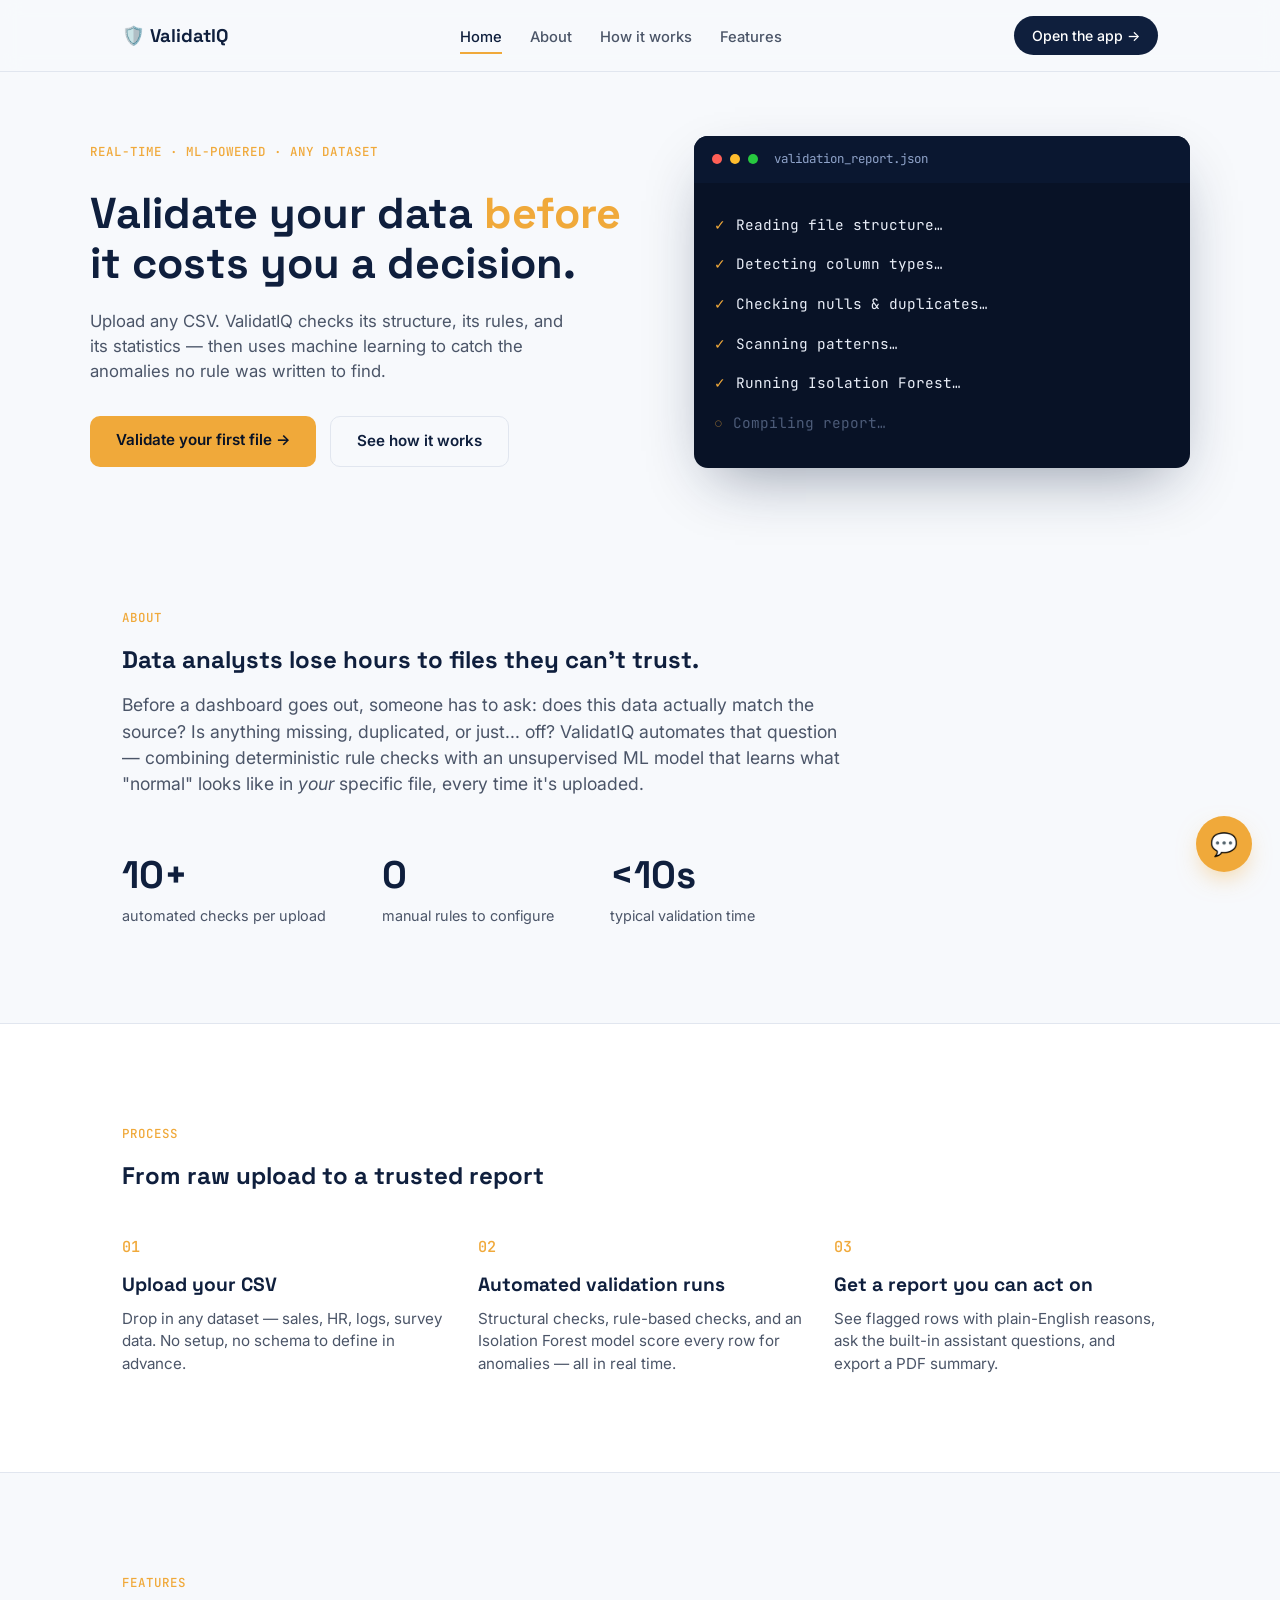
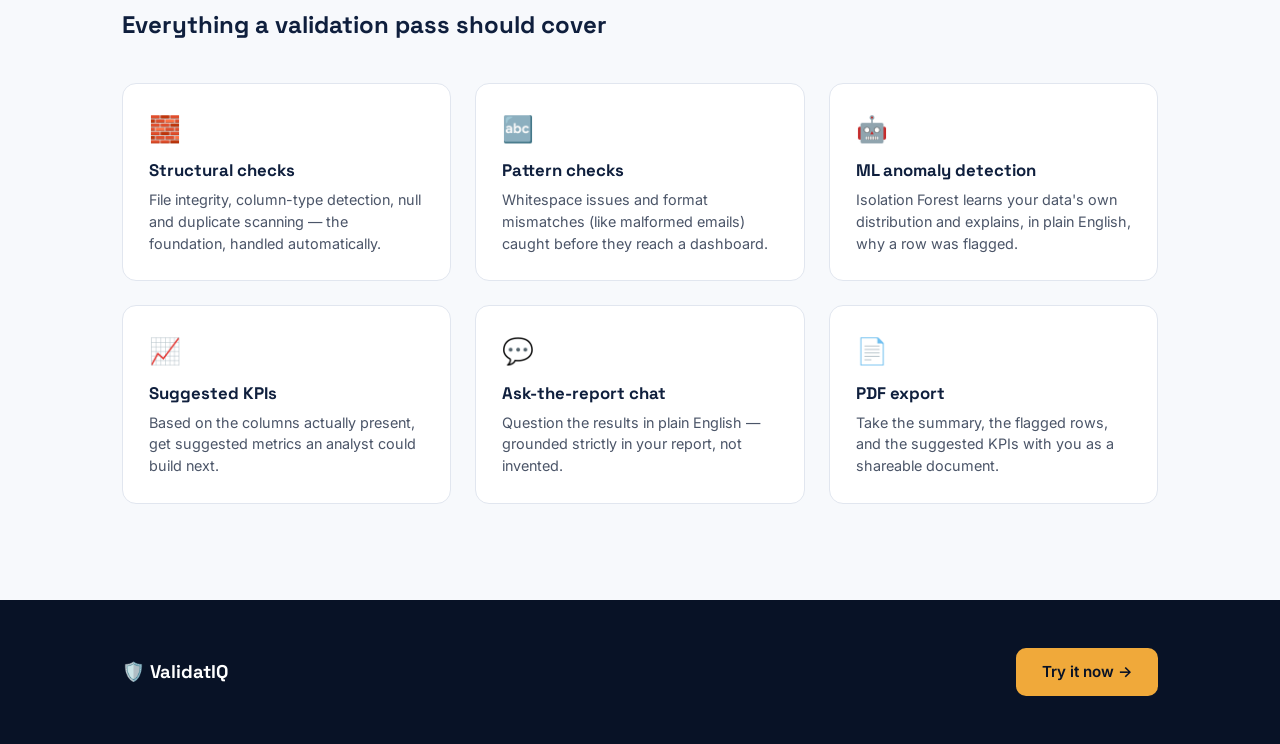
==== UI/index.html @ d42182ac "Initial commit" ====
<!DOCTYPE html>
<html lang="en">
<head>
<meta charset="UTF-8">
<meta name="viewport" content="width=device-width, initial-scale=1.0">
<title>ValidatIQ — Validate your data before it costs you a decision</title>
<link rel="preconnect" href="https://fonts.googleapis.com">
<link href="https://fonts.googleapis.com/css2?family=Space+Grotesk:wght@500;700&family=Inter:wght@400;500;600&family=JetBrains+Mono:wght@400;500&display=swap" rel="stylesheet">
<link rel="stylesheet" href="style.css">
</head>
<body>

<nav id="navbar">
  <div class="nav-inner">
    <div class="logo">🛡️ ValidatIQ</div>
    <ul class="nav-links">
      <li><a href="#home" class="nav-link active" data-section="home">Home</a></li>
      <li><a href="#about" class="nav-link" data-section="about">About</a></li>
      <li><a href="#how-it-works" class="nav-link" data-section="how-it-works">How it works</a></li>
      <li><a href="#features" class="nav-link" data-section="features">Features</a></li>
    </ul>
    <a href="APP_URL_HERE" class="nav-cta">Open the app →</a>
  </div>
</nav>

<section id="home" class="hero">
  <div class="hero-inner">
    <div class="hero-text">
      <span class="eyebrow">Real-time · ML-powered · Any dataset</span>
      <h1>Validate your data <span class="highlight">before</span> it costs you a decision.</h1>
      <p class="hero-sub">Upload any CSV. ValidatIQ checks its structure, its rules, and its statistics — then uses machine learning to catch the anomalies no rule was written to find.</p>
      <div class="hero-actions">
        <a href="APP_URL_HERE" class="btn btn-primary">Validate your first file →</a>
        <a href="#how-it-works" class="btn btn-ghost">See how it works</a>
      </div>
    </div>

    <div class="hero-panel" aria-hidden="true">
      <div class="panel-header">
        <span class="dot red"></span><span class="dot yellow"></span><span class="dot green"></span>
        <span class="panel-title">validation_report.json</span>
      </div>
      <div class="panel-body" id="check-list">
        <div class="check-row"><span class="check-icon">○</span> Reading file structure…</div>
        <div class="check-row"><span class="check-icon">○</span> Detecting column types…</div>
        <div class="check-row"><span class="check-icon">○</span> Checking nulls &amp; duplicates…</div>
        <div class="check-row"><span class="check-icon">○</span> Scanning patterns…</div>
        <div class="check-row"><span class="check-icon">○</span> Running Isolation Forest…</div>
        <div class="check-row"><span class="check-icon">○</span> Compiling report…</div>
      </div>
    </div>
  </div>
</section>

<section id="about" class="about">
  <div class="section-inner">
    <span class="eyebrow">About</span>
    <h2>Data analysts lose hours to files they can't trust.</h2>
    <p class="section-lead">Before a dashboard goes out, someone has to ask: does this data actually match the source? Is anything missing, duplicated, or just... off? ValidatIQ automates that question — combining deterministic rule checks with an unsupervised ML model that learns what "normal" looks like in <em>your</em> specific file, every time it's uploaded.</p>
    <div class="stat-row">
      <div class="stat"><span class="stat-num">10+</span><span class="stat-label">automated checks per upload</span></div>
      <div class="stat"><span class="stat-num">0</span><span class="stat-label">manual rules to configure</span></div>
      <div class="stat"><span class="stat-num">&lt;10s</span><span class="stat-label">typical validation time</span></div>
    </div>
  </div>
</section>

<section id="how-it-works" class="how">
  <div class="section-inner">
    <span class="eyebrow">Process</span>
    <h2>From raw upload to a trusted report</h2>
    <div class="steps">
      <div class="step">
        <span class="step-num">01</span>
        <h3>Upload your CSV</h3>
        <p>Drop in any dataset — sales, HR, logs, survey data. No setup, no schema to define in advance.</p>
      </div>
      <div class="step">
        <span class="step-num">02</span>
        <h3>Automated validation runs</h3>
        <p>Structural checks, rule-based checks, and an Isolation Forest model score every row for anomalies — all in real time.</p>
      </div>
      <div class="step">
        <span class="step-num">03</span>
        <h3>Get a report you can act on</h3>
        <p>See flagged rows with plain-English reasons, ask the built-in assistant questions, and export a PDF summary.</p>
      </div>
    </div>
  </div>
</section>

<section id="features" class="features">
  <div class="section-inner">
    <span class="eyebrow">Features</span>
    <h2>Everything a validation pass should cover</h2>
    <div class="feature-grid">
      <div class="feature-card">
        <div class="feature-icon">🧱</div>
        <h3>Structural checks</h3>
        <p>File integrity, column-type detection, null and duplicate scanning — the foundation, handled automatically.</p>
      </div>
      <div class="feature-card">
        <div class="feature-icon">🔤</div>
        <h3>Pattern checks</h3>
        <p>Whitespace issues and format mismatches (like malformed emails) caught before they reach a dashboard.</p>
      </div>
      <div class="feature-card">
        <div class="feature-icon">🤖</div>
        <h3>ML anomaly detection</h3>
        <p>Isolation Forest learns your data's own distribution and explains, in plain English, why a row was flagged.</p>
      </div>
      <div class="feature-card">
        <div class="feature-icon">📈</div>
        <h3>Suggested KPIs</h3>
        <p>Based on the columns actually present, get suggested metrics an analyst could build next.</p>
      </div>
      <div class="feature-card">
        <div class="feature-icon">💬</div>
        <h3>Ask-the-report chat</h3>
        <p>Question the results in plain English — grounded strictly in your report, not invented.</p>
      </div>
      <div class="feature-card">
        <div class="feature-icon">📄</div>
        <h3>PDF export</h3>
        <p>Take the summary, the flagged rows, and the suggested KPIs with you as a shareable document.</p>
      </div>
    </div>
  </div>
</section>

<footer class="site-footer">
  <div class="section-inner footer-inner">
    <div class="logo">🛡️ ValidatIQ</div>
    <a href="APP_URL_HERE" class="btn btn-primary">Try it now →</a>
  </div>
</footer>

<button id="chat-fab" aria-label="Open chat">💬</button>
<div id="chat-popover">
  <div class="chat-popover-header">Ask about your data</div>
  <p class="chat-popover-body">The real, live assistant runs inside the app once you upload a file — it reads your actual validation report, not a canned script.</p>
  <a href="APP_URL_HERE" class="btn btn-primary btn-small">Open the app →</a>
</div>

<script src="script.js"></script>
</body>
</html>
---- UI/style.css ----
:root {
  --navy: #0f1f3d;
  --navy-deep: #081226;
  --gold: #f0a93a;
  --gold-soft: #fbd897;
  --bg: #f7f9fc;
  --ink: #101828;
  --ink-soft: #4b5568;
  --line: #e1e6ef;
  --radius: 14px;
  --font-display: 'Space Grotesk', sans-serif;
  --font-body: 'Inter', sans-serif;
  --font-mono: 'JetBrains Mono', monospace;
}

* { box-sizing: border-box; margin: 0; padding: 0; }
html { scroll-behavior: smooth; }
body { font-family: var(--font-body); color: var(--ink); background: var(--bg); line-height: 1.5; }
h1, h2, h3 { font-family: var(--font-display); color: var(--navy); }
a { text-decoration: none; color: inherit; }
.section-inner { max-width: 1100px; margin: 0 auto; padding: 96px 32px; }
.eyebrow {
  font-family: var(--font-mono); font-size: 0.78rem; letter-spacing: 0.08em;
  text-transform: uppercase; color: var(--gold); font-weight: 500; display: inline-block; margin-bottom: 14px;
}

/* --- Nav --- */
#navbar {
  position: sticky; top: 0; z-index: 100; background: rgba(247,249,252,0.85);
  backdrop-filter: blur(10px); border-bottom: 1px solid var(--line);
}
.nav-inner {
  max-width: 1100px; margin: 0 auto; padding: 16px 32px;
  display: flex; align-items: center; justify-content: space-between;
}
.logo { font-family: var(--font-display); font-weight: 700; font-size: 1.15rem; color: var(--navy); }
.nav-links { list-style: none; display: flex; gap: 28px; }
.nav-link { font-size: 0.92rem; color: var(--ink-soft); font-weight: 500; position: relative; padding: 4px 0; transition: color 0.2s; }
.nav-link:hover { color: var(--navy); }
.nav-link.active { color: var(--navy); }
.nav-link.active::after {
  content: ""; position: absolute; left: 0; bottom: -4px; width: 100%; height: 2px; background: var(--gold);
}
.nav-cta {
  background: var(--navy); color: white; padding: 9px 18px; border-radius: 999px;
  font-size: 0.88rem; font-weight: 500; transition: background 0.2s;
}
.nav-cta:hover { background: var(--navy-deep); }

/* --- Buttons --- */
.btn { display: inline-block; padding: 13px 26px; border-radius: 10px; font-weight: 600; font-size: 0.95rem; transition: all 0.2s; }
.btn-primary { background: var(--gold); color: var(--navy-deep); }
.btn-primary:hover { background: var(--gold-soft); transform: translateY(-1px); }
.btn-ghost { color: var(--navy); border: 1px solid var(--line); }
.btn-ghost:hover { border-color: var(--navy); }
.btn-small { padding: 9px 16px; font-size: 0.85rem; }

/* --- Hero --- */
.hero { padding: 64px 32px 40px; }
.hero-inner {
  max-width: 1100px; margin: 0 auto; display: grid; grid-template-columns: 1.05fr 0.95fr;
  gap: 56px; align-items: center;
}
.hero-text h1 { font-size: 2.7rem; line-height: 1.15; margin: 14px 0 20px; }
.hero-text .highlight { color: var(--gold); }
.hero-sub { color: var(--ink-soft); font-size: 1.05rem; max-width: 480px; margin-bottom: 32px; }
.hero-actions { display: flex; gap: 14px; flex-wrap: wrap; }

.hero-panel {
  background: var(--navy-deep); border-radius: var(--radius); overflow: hidden;
  box-shadow: 0 24px 60px -20px rgba(15,31,61,0.45);
}
.panel-header { display: flex; align-items: center; gap: 8px; padding: 14px 18px; background: #0a1730; }
.dot { width: 10px; height: 10px; border-radius: 50%; }
.dot.red { background: #ff5f56; } .dot.yellow { background: #ffbd2e; } .dot.green { background: #27c93f; }
.panel-title { font-family: var(--font-mono); font-size: 0.78rem; color: #8fa3c9; margin-left: 8px; }
.panel-body { padding: 22px 20px 26px; font-family: var(--font-mono); font-size: 0.9rem; }
.check-row { color: #8fa3c9; padding: 9px 0; display: flex; align-items: center; gap: 10px; opacity: 0.5; transition: all 0.4s; }
.check-row.done { color: #e8edf7; opacity: 1; }
.check-icon { color: var(--gold); }

/* --- About --- */
.section-lead { color: var(--ink-soft); font-size: 1.1rem; max-width: 720px; margin-top: 14px; }
.stat-row { display: flex; gap: 56px; margin-top: 48px; flex-wrap: wrap; }
.stat-num { font-family: var(--font-display); font-size: 2.4rem; font-weight: 700; color: var(--navy); display: block; }
.stat-label { color: var(--ink-soft); font-size: 0.9rem; }

/* --- How it works --- */
.how { background: white; border-top: 1px solid var(--line); border-bottom: 1px solid var(--line); }
.steps { display: grid; grid-template-columns: repeat(3, 1fr); gap: 32px; margin-top: 40px; }
.step-num { font-family: var(--font-mono); color: var(--gold); font-weight: 500; font-size: 0.95rem; }
.step h3 { margin: 12px 0 8px; font-size: 1.2rem; }
.step p { color: var(--ink-soft); font-size: 0.95rem; }

/* --- Features --- */
.feature-grid { display: grid; grid-template-columns: repeat(3, 1fr); gap: 24px; margin-top: 40px; }
.feature-card {
  background: white; border: 1px solid var(--line); border-radius: var(--radius);
  padding: 26px; transition: transform 0.2s, box-shadow 0.2s;
}
.feature-card:hover { transform: translateY(-3px); box-shadow: 0 16px 32px -18px rgba(15,31,61,0.25); }
.feature-icon { font-size: 1.6rem; margin-bottom: 10px; }
.feature-card h3 { font-size: 1.05rem; margin-bottom: 6px; }
.feature-card p { color: var(--ink-soft); font-size: 0.9rem; }

/* --- Footer --- */
.site-footer { background: var(--navy-deep); color: white; }
.footer-inner { display: flex; align-items: center; justify-content: space-between; padding: 48px 32px; }
.site-footer .logo { color: white; }

/* --- Chat popover --- */
#chat-fab {
  position: fixed; bottom: 28px; right: 28px; width: 56px; height: 56px; border-radius: 50%;
  background: var(--gold); border: none; font-size: 1.4rem; cursor: pointer; z-index: 200;
  box-shadow: 0 10px 26px -8px rgba(240,169,58,0.6); transition: transform 0.2s;
}
#chat-fab:hover { transform: scale(1.06); }
#chat-popover {
  position: fixed; bottom: 96px; right: 28px; width: 280px; background: white; border-radius: var(--radius);
  border: 1px solid var(--line); box-shadow: 0 20px 48px -16px rgba(15,31,61,0.35); padding: 20px;
  display: none; z-index: 200;
}
#chat-popover.open { display: block; }
.chat-popover-header { font-family: var(--font-display); font-weight: 700; color: var(--navy); margin-bottom: 8px; }
.chat-popover-body { font-size: 0.85rem; color: var(--ink-soft); margin-bottom: 14px; }

/* --- Responsive --- */
@media (max-width: 860px) {
  .nav-links { display: none; }
  .hero-inner { grid-template-columns: 1fr; }
  .steps, .feature-grid { grid-template-columns: 1fr; }
  .stat-row { gap: 32px; }
}

@media (prefers-reduced-motion: reduce) {
  * { transition: none !important; scroll-behavior: auto !important; }
}
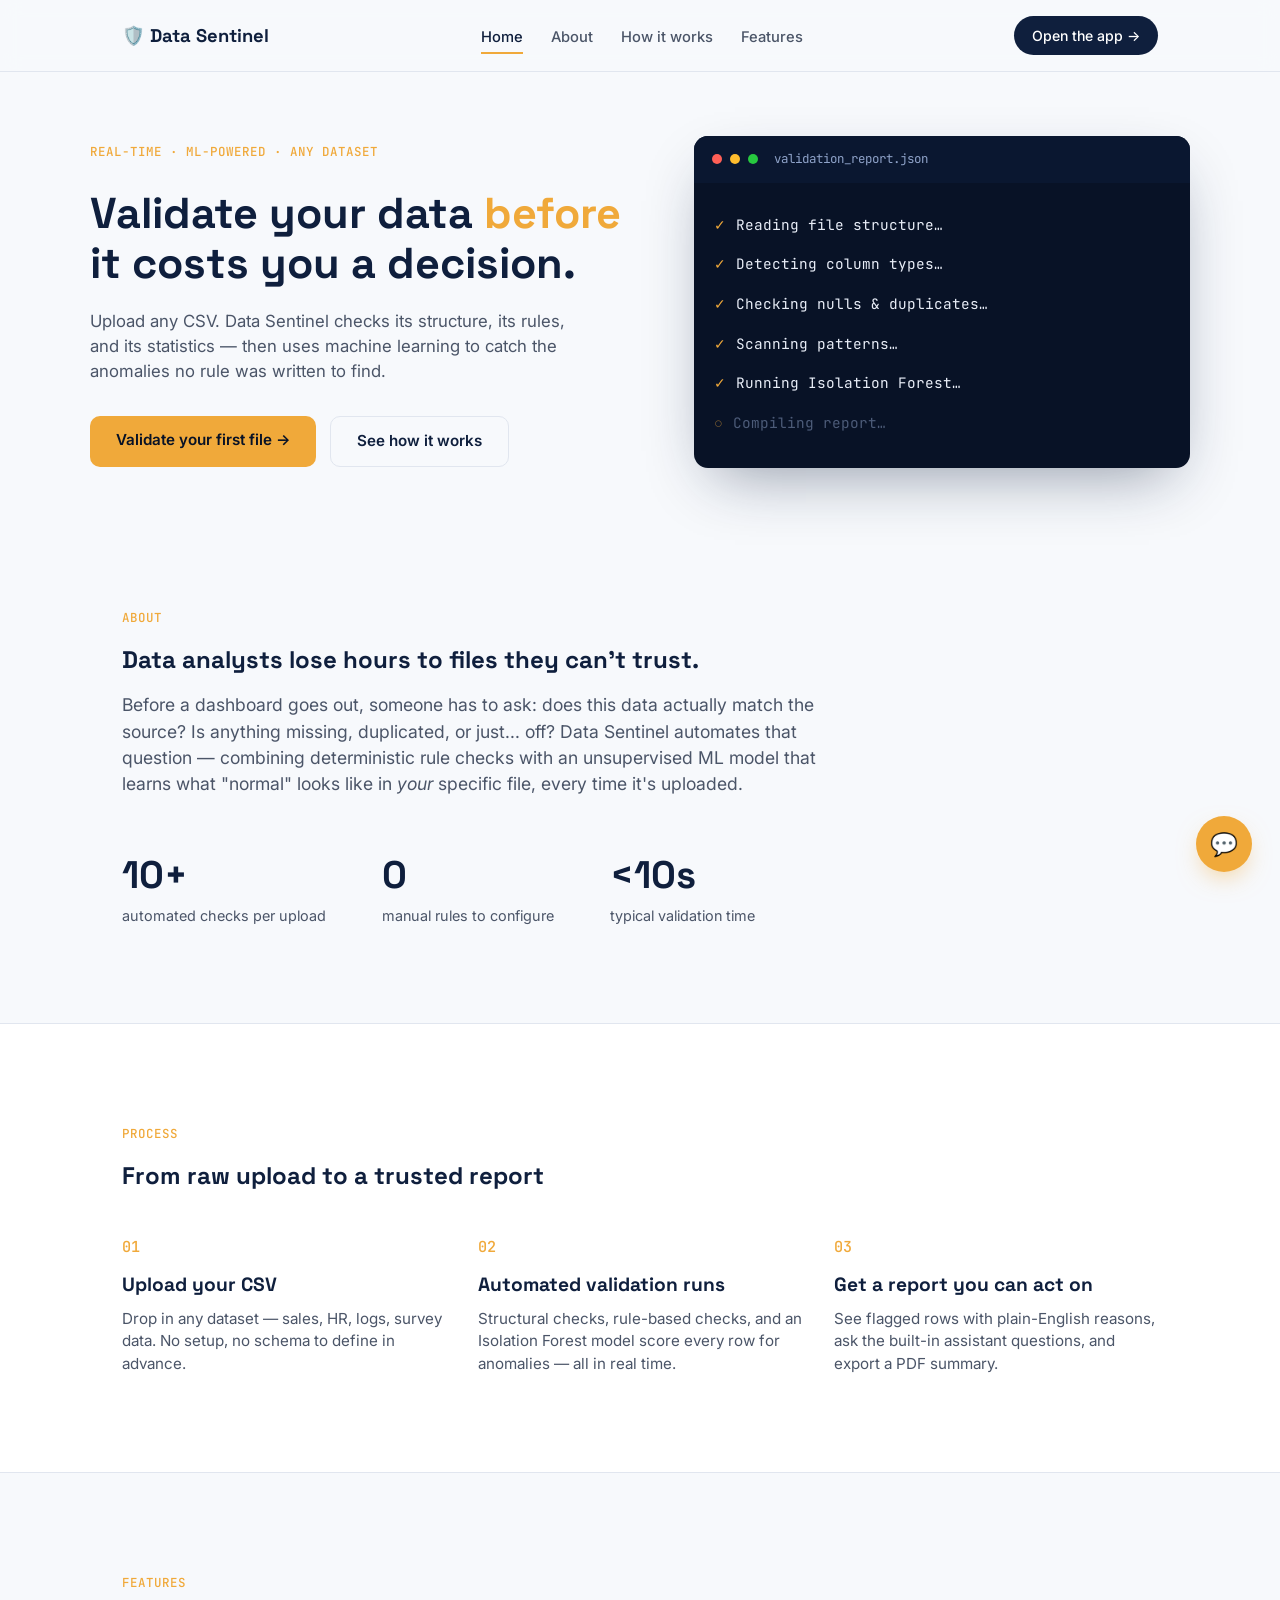
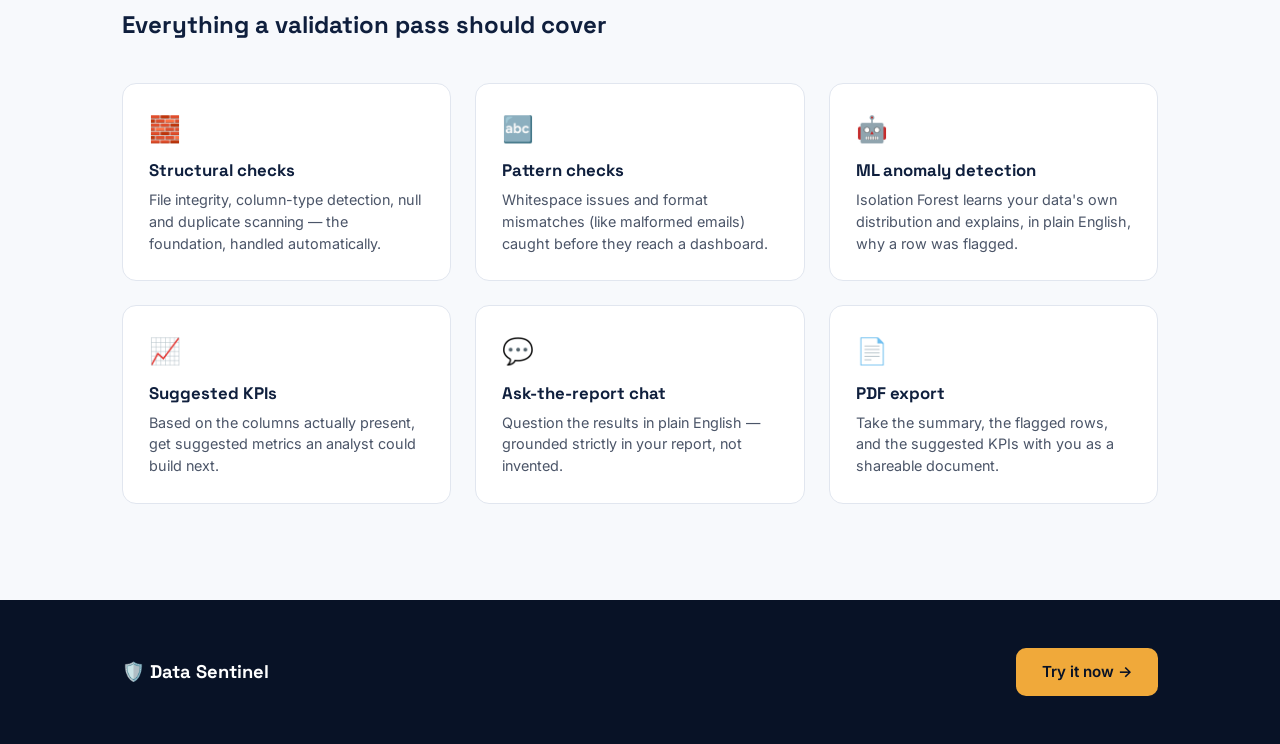
==== commit 845250bb: "Update UI and application" ====
--- a/UI/index.html
+++ b/UI/index.html
@@ -3,7 +3,7 @@
 <head>
 <meta charset="UTF-8">
 <meta name="viewport" content="width=device-width, initial-scale=1.0">
-<title>ValidatIQ — Validate your data before it costs you a decision</title>
+<title>Data Sentinel — Validate your data before it costs you a decision</title>
 <link rel="preconnect" href="https://fonts.googleapis.com">
 <link href="https://fonts.googleapis.com/css2?family=Space+Grotesk:wght@500;700&family=Inter:wght@400;500;600&family=JetBrains+Mono:wght@400;500&display=swap" rel="stylesheet">
 <link rel="stylesheet" href="style.css">
@@ -12,14 +12,14 @@
 
 <nav id="navbar">
   <div class="nav-inner">
-    <div class="logo">🛡️ ValidatIQ</div>
+    <div class="logo">🛡️ Data Sentinel</div>
     <ul class="nav-links">
       <li><a href="#home" class="nav-link active" data-section="home">Home</a></li>
       <li><a href="#about" class="nav-link" data-section="about">About</a></li>
       <li><a href="#how-it-works" class="nav-link" data-section="how-it-works">How it works</a></li>
       <li><a href="#features" class="nav-link" data-section="features">Features</a></li>
     </ul>
-    <a href="APP_URL_HERE" class="nav-cta">Open the app →</a>
+    <a href="https://data-sentinel-hbquh73gibgejxgugq2raq.streamlit.app" class="nav-cta">Open the app →</a>
   </div>
 </nav>
 
@@ -28,9 +28,9 @@
     <div class="hero-text">
       <span class="eyebrow">Real-time · ML-powered · Any dataset</span>
       <h1>Validate your data <span class="highlight">before</span> it costs you a decision.</h1>
-      <p class="hero-sub">Upload any CSV. ValidatIQ checks its structure, its rules, and its statistics — then uses machine learning to catch the anomalies no rule was written to find.</p>
+      <p class="hero-sub">Upload any CSV. Data Sentinel checks its structure, its rules, and its statistics — then uses machine learning to catch the anomalies no rule was written to find.</p>
       <div class="hero-actions">
-        <a href="APP_URL_HERE" class="btn btn-primary">Validate your first file →</a>
+        <a href="https://data-sentinel-hbquh73gibgejxgugq2raq.streamlit.app" class="btn btn-primary">Validate your first file →</a>
         <a href="#how-it-works" class="btn btn-ghost">See how it works</a>
       </div>
     </div>
@@ -56,7 +56,7 @@
   <div class="section-inner">
     <span class="eyebrow">About</span>
     <h2>Data analysts lose hours to files they can't trust.</h2>
-    <p class="section-lead">Before a dashboard goes out, someone has to ask: does this data actually match the source? Is anything missing, duplicated, or just... off? ValidatIQ automates that question — combining deterministic rule checks with an unsupervised ML model that learns what "normal" looks like in <em>your</em> specific file, every time it's uploaded.</p>
+    <p class="section-lead">Before a dashboard goes out, someone has to ask: does this data actually match the source? Is anything missing, duplicated, or just... off? Data Sentinel automates that question — combining deterministic rule checks with an unsupervised ML model that learns what "normal" looks like in <em>your</em> specific file, every time it's uploaded.</p>
     <div class="stat-row">
       <div class="stat"><span class="stat-num">10+</span><span class="stat-label">automated checks per upload</span></div>
       <div class="stat"><span class="stat-num">0</span><span class="stat-label">manual rules to configure</span></div>
@@ -130,8 +130,8 @@
 
 <footer class="site-footer">
   <div class="section-inner footer-inner">
-    <div class="logo">🛡️ ValidatIQ</div>
-    <a href="APP_URL_HERE" class="btn btn-primary">Try it now →</a>
+    <div class="logo">🛡️ Data Sentinel</div>
+    <a href="https://data-sentinel-hbquh73gibgejxgugq2raq.streamlit.app" class="btn btn-primary">Try it now →</a>
   </div>
 </footer>
 
@@ -139,7 +139,7 @@
 <div id="chat-popover">
   <div class="chat-popover-header">Ask about your data</div>
   <p class="chat-popover-body">The real, live assistant runs inside the app once you upload a file — it reads your actual validation report, not a canned script.</p>
-  <a href="APP_URL_HERE" class="btn btn-primary btn-small">Open the app →</a>
+  <a href="https://data-sentinel-hbquh73gibgejxgugq2raq.streamlit.app" class="btn btn-primary btn-small">Open the app →</a>
 </div>
 
 <script src="script.js"></script>
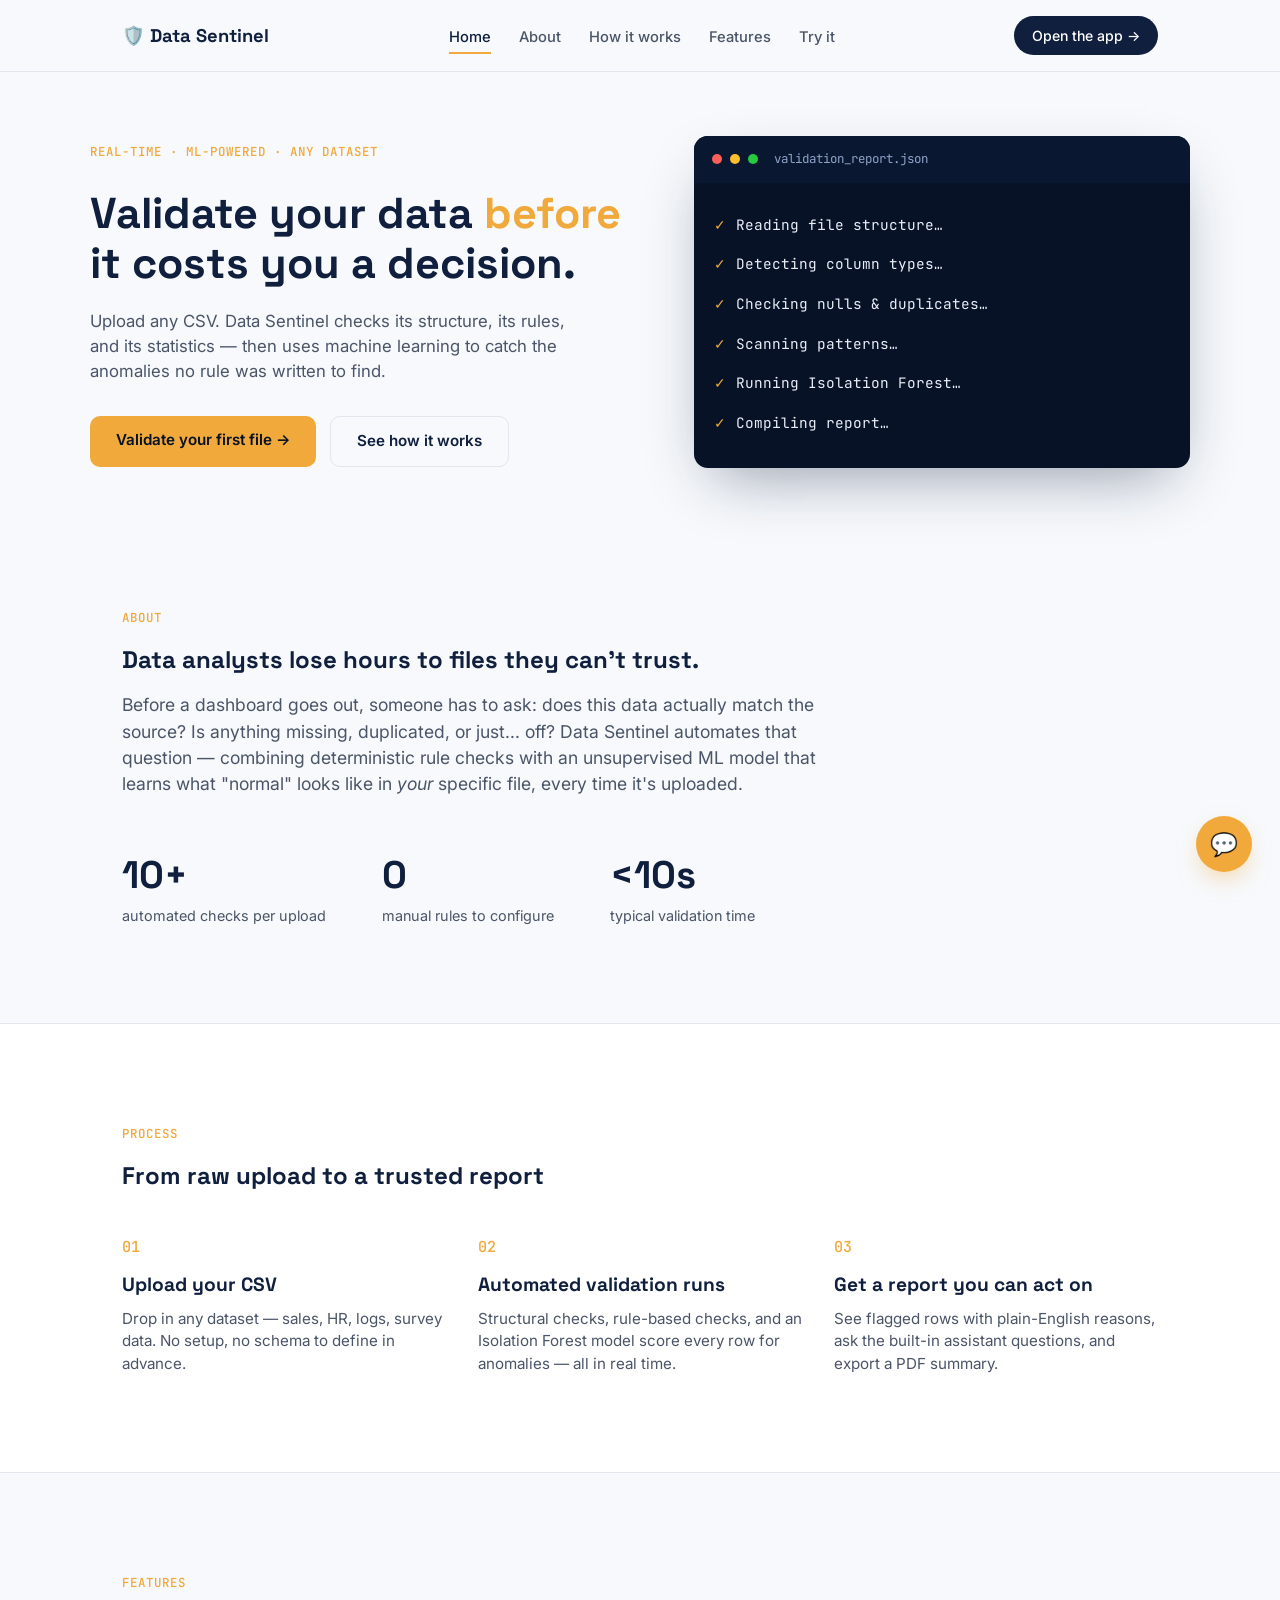
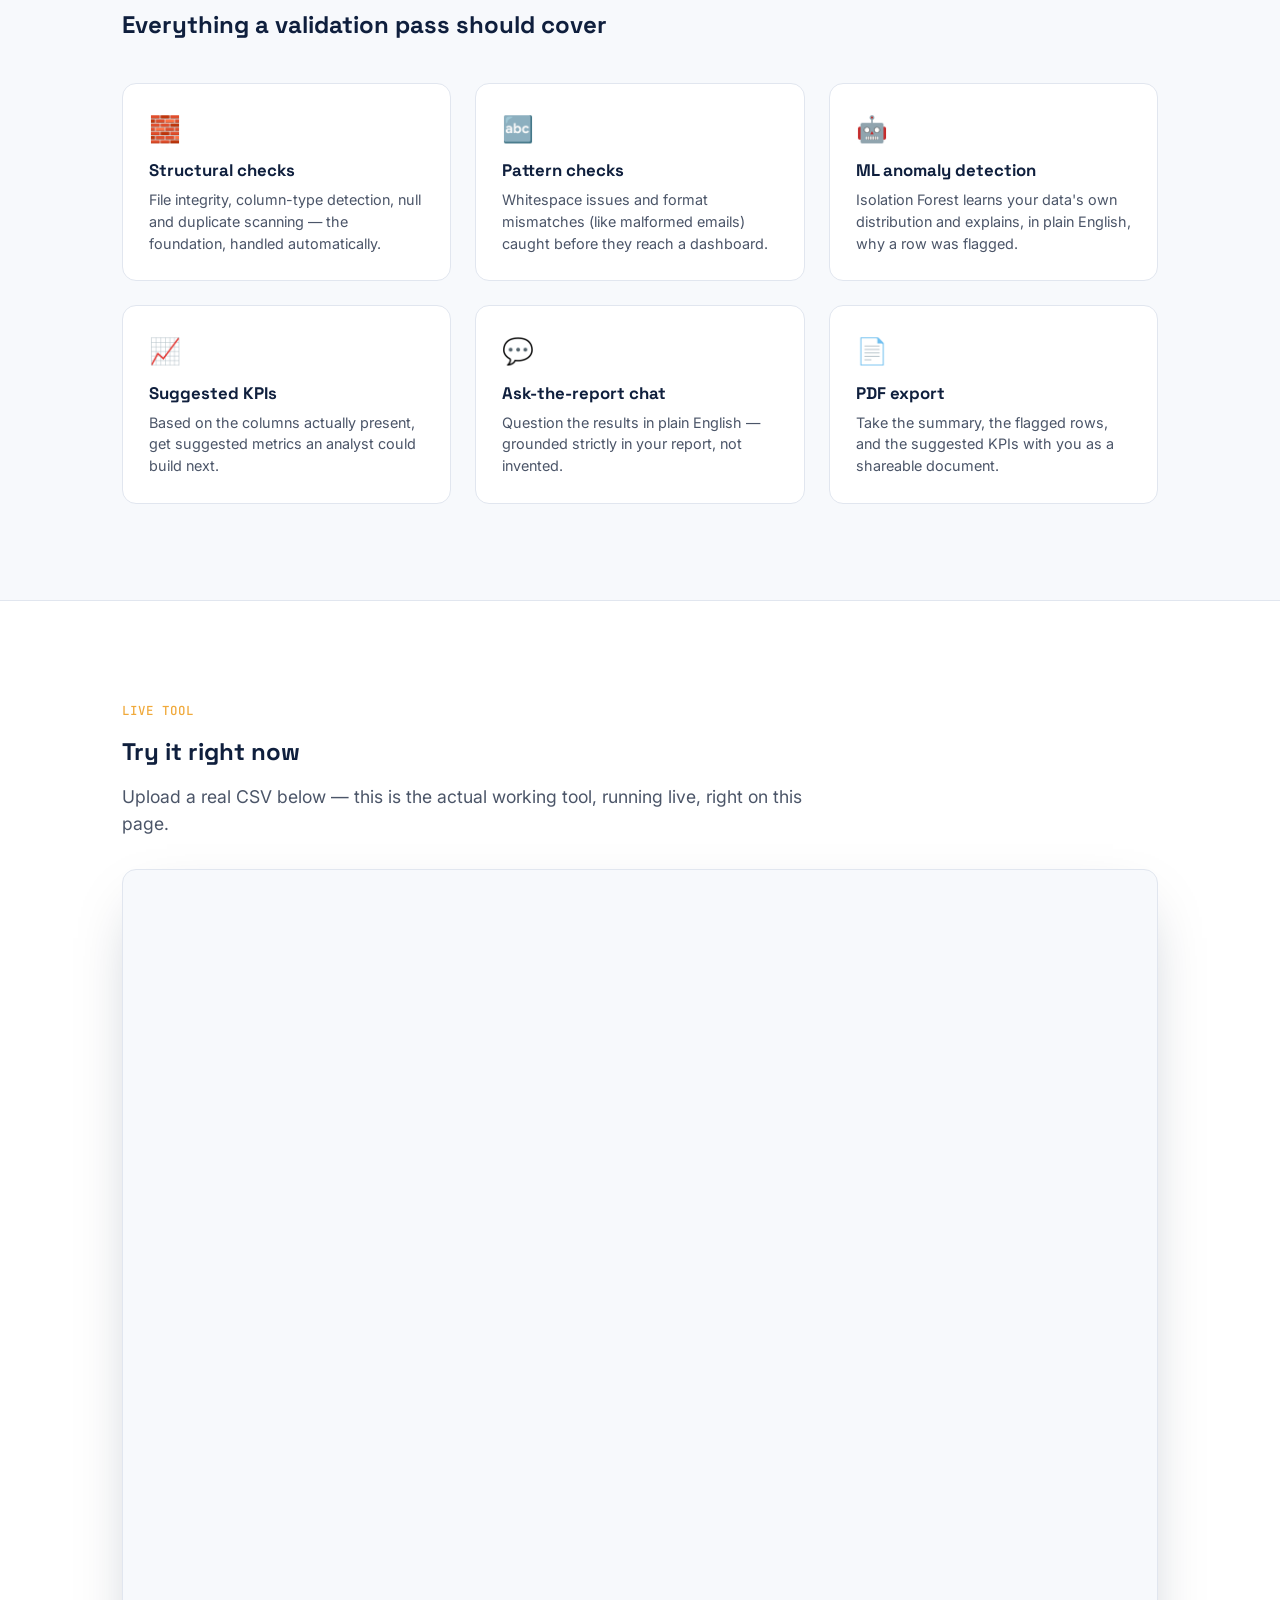
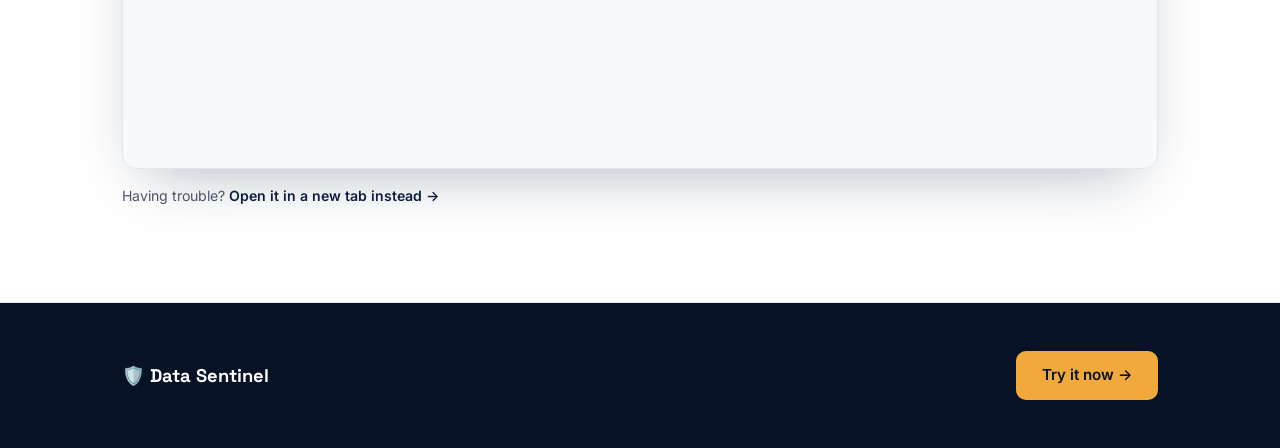
==== commit 7bf6bbbd: "Update UI index.html and style.css" ====
--- a/UI/index.html
+++ b/UI/index.html
@@ -18,8 +18,9 @@
       <li><a href="#about" class="nav-link" data-section="about">About</a></li>
       <li><a href="#how-it-works" class="nav-link" data-section="how-it-works">How it works</a></li>
       <li><a href="#features" class="nav-link" data-section="features">Features</a></li>
+      <li><a href="#app" class="nav-link" data-section="app">Try it</a></li>
     </ul>
-    <a href="https://data-sentinel-hbquh73gibgejxgugq2raq.streamlit.app" class="nav-cta">Open the app →</a>
+    <a href="#app" class="nav-cta">Open the app →</a>
   </div>
 </nav>
 
@@ -30,7 +31,7 @@
       <h1>Validate your data <span class="highlight">before</span> it costs you a decision.</h1>
       <p class="hero-sub">Upload any CSV. Data Sentinel checks its structure, its rules, and its statistics — then uses machine learning to catch the anomalies no rule was written to find.</p>
       <div class="hero-actions">
-        <a href="https://data-sentinel-hbquh73gibgejxgugq2raq.streamlit.app" class="btn btn-primary">Validate your first file →</a>
+        <a href="#app" class="btn btn-primary">Validate your first file →</a>
         <a href="#how-it-works" class="btn btn-ghost">See how it works</a>
       </div>
     </div>
@@ -128,10 +129,27 @@
   </div>
 </section>
 
+<section id="app" class="app-embed">
+  <div class="section-inner">
+    <span class="eyebrow">Live tool</span>
+    <h2>Try it right now</h2>
+    <p class="section-lead">Upload a real CSV below — this is the actual working tool, running live, right on this page.</p>
+    <div class="embed-frame">
+      <iframe
+        src="https://data-sentinel-hbquh73gibgejxgugq2raq.streamlit.app/?embed=true"
+        title="Data Sentinel live app"
+        loading="lazy"
+        allow="clipboard-write">
+      </iframe>
+    </div>
+    <p class="embed-fallback">Having trouble? <a href="https://data-sentinel-hbquh73gibgejxgugq2raq.streamlit.app" target="_blank" rel="noopener">Open it in a new tab instead →</a></p>
+  </div>
+</section>
+
 <footer class="site-footer">
   <div class="section-inner footer-inner">
     <div class="logo">🛡️ Data Sentinel</div>
-    <a href="https://data-sentinel-hbquh73gibgejxgugq2raq.streamlit.app" class="btn btn-primary">Try it now →</a>
+    <a href="#app" class="btn btn-primary">Try it now →</a>
   </div>
 </footer>
 
@@ -139,7 +157,7 @@
 <div id="chat-popover">
   <div class="chat-popover-header">Ask about your data</div>
   <p class="chat-popover-body">The real, live assistant runs inside the app once you upload a file — it reads your actual validation report, not a canned script.</p>
-  <a href="https://data-sentinel-hbquh73gibgejxgugq2raq.streamlit.app" class="btn btn-primary btn-small">Open the app →</a>
+  <a href="#app" class="btn btn-primary btn-small">Open the app →</a>
 </div>
 
 <script src="script.js"></script>
--- a/UI/style.css
+++ b/UI/style.css
@@ -103,6 +103,17 @@
 .feature-card h3 { font-size: 1.05rem; margin-bottom: 6px; }
 .feature-card p { color: var(--ink-soft); font-size: 0.9rem; }
 
+/* --- App embed --- */
+.app-embed { background: white; border-top: 1px solid var(--line); border-bottom: 1px solid var(--line); }
+.embed-frame {
+  margin-top: 32px; border-radius: var(--radius); overflow: hidden;
+  border: 1px solid var(--line); box-shadow: 0 24px 60px -24px rgba(15,31,61,0.35);
+  height: 900px; background: var(--bg);
+}
+.embed-frame iframe { width: 100%; height: 100%; border: none; }
+.embed-fallback { margin-top: 16px; font-size: 0.88rem; color: var(--ink-soft); }
+.embed-fallback a { color: var(--navy); font-weight: 600; }
+
 /* --- Footer --- */
 .site-footer { background: var(--navy-deep); color: white; }
 .footer-inner { display: flex; align-items: center; justify-content: space-between; padding: 48px 32px; }
